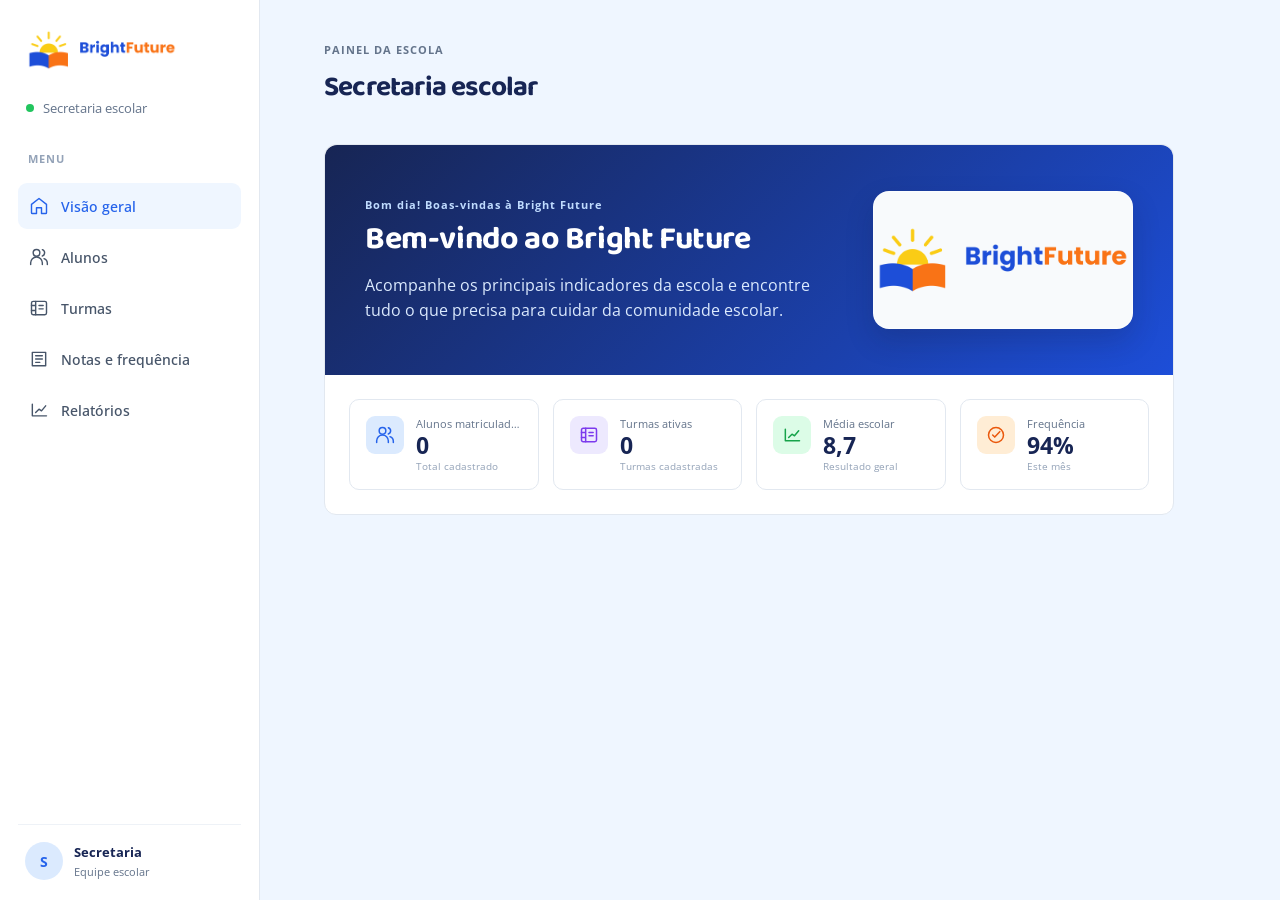
==== index.html @ 4dd02141 "Add files via upload" ====
<!DOCTYPE html>
<html lang="pt-BR">
<head>
    <meta charset="UTF-8">
    <meta name="viewport" content="width=device-width, initial-scale=1.0">
    <meta name="theme-color" content="#172554">
    <title>Bright Future | Secretaria escolar</title>
    <link rel="preconnect" href="https://fonts.googleapis.com">
    <link rel="preconnect" href="https://fonts.gstatic.com" crossorigin>
    <link href="https://fonts.googleapis.com/css2?family=Baloo+2:wght@600;700;800&family=Open+Sans:wght@400;500;600;700&display=swap" rel="stylesheet">
    <link rel="stylesheet" href="style.css">
    <script src="script.js" defer></script>
</head>
<body>
    <div class="app-layout">
        <aside class="sidebar">
            <a class="brand" href="#inicio" aria-label="Bright Future, início">
                <img class="brand-logo" src="assets/logo-5-brightfuture.png" alt="Bright Future">
            </a>

            <div class="school-label">
                <span class="status-dot" aria-hidden="true"></span>
                Secretaria escolar
            </div>

            <nav class="menu" aria-label="Menu principal">
                <p class="menu-heading">MENU</p>
                <a class="menu-item active" href="#inicio" aria-current="page">
                    <svg viewBox="0 0 24 24" aria-hidden="true"><path d="m3 10 9-7 9 7v10a1 1 0 0 1-1 1h-5v-7H9v7H4a1 1 0 0 1-1-1V10Z"></path></svg>
                    <span>Visão geral</span>
                </a>
                <a class="menu-item" href="Alunos/alunos.html">
                    <svg viewBox="0 0 24 24" aria-hidden="true"><circle cx="9" cy="7" r="4"></circle><path d="M2 21v-2a7 7 0 0 1 14 0v2M16 3.2a4 4 0 0 1 0 7.6M18 14a6 6 0 0 1 4 5.7V21"></path></svg>
                    <span>Alunos</span>
                </a>
                <a class="menu-item" href="Turmas/turmas.html">
                    <svg viewBox="0 0 24 24" aria-hidden="true"><rect x="3" y="4" width="18" height="16" rx="2"></rect><path d="M8 4v16M3 9h5M3 15h5M12 9h5M12 13h5"></path></svg>
                    <span>Turmas</span>
                </a>
                <a class="menu-item" href="Notas/notas.html">
                    <svg viewBox="0 0 24 24" aria-hidden="true"><path d="M4 4h16v16H4zM8 8h8M8 12h8M8 16h5"></path></svg>
                    <span>Notas e frequência</span>
                </a>
                <a class="menu-item" href="Relatorios/relatorios.html">
                    <svg viewBox="0 0 24 24" aria-hidden="true"><path d="M4 19V5M4 19h17M8 15l4-4 3 2 5-6"></path></svg>
                    <span>Relatórios</span>
                </a>
            </nav>

            <div class="sidebar-footer">
                <div class="user-avatar" aria-hidden="true">S</div>
                <div class="user-info">
                    <strong>Secretaria</strong>
                    <span>Equipe escolar</span>
                </div>
            </div>
        </aside>

        <main class="main-content">
            <header class="page-header">
                <div>
                    <p class="eyebrow">PAINEL DA ESCOLA</p>
                    <h1>Secretaria escolar</h1>
                </div>
            </header>

            <section class="page-section" id="inicio" aria-labelledby="inicio-title">
                <div class="welcome-panel">
                    <div class="welcome-copy">
                        <p class="eyebrow" id="welcomeGreeting">Boas-vindas!</p>
                        <h2 id="inicio-title">Bem-vindo ao Bright Future</h2>
                        <p>Acompanhe os principais indicadores da escola e encontre tudo o que precisa para cuidar da comunidade escolar.</p>
                    </div>
                    <div class="welcome-logo-wrap" aria-hidden="true">
                        <img class="welcome-logo" src="assets/logo-5-brightfuture.png" alt="">
                    </div>
                </div>

                <div class="dashboard-grid" aria-label="Indicadores da escola">
                    <article class="dashboard-card">
                        <div class="dashboard-card-icon students" aria-hidden="true">
                            <svg viewBox="0 0 24 24"><circle cx="9" cy="7" r="4"></circle><path d="M2 21v-2a7 7 0 0 1 14 0v2M16 3.2a4 4 0 0 1 0 7.6M18 14a6 6 0 0 1 4 5.7V21"></path></svg>
                        </div>
                        <div>
                            <span>Alunos matriculados</span>
                            <strong id="dashboardStudentCount">0</strong>
                            <small>Total cadastrado</small>
                        </div>
                    </article>

                    <article class="dashboard-card">
                        <div class="dashboard-card-icon classes" aria-hidden="true">
                            <svg viewBox="0 0 24 24"><rect x="3" y="4" width="18" height="16" rx="2"></rect><path d="M8 4v16M3 9h5M3 15h5M12 9h5M12 13h5"></path></svg>
                        </div>
                        <div>
                            <span>Turmas ativas</span>
                            <strong id="dashboardClassCount">0</strong>
                            <small>Turmas cadastradas</small>
                        </div>
                    </article>

                    <article class="dashboard-card">
                        <div class="dashboard-card-icon average" aria-hidden="true">
                            <svg viewBox="0 0 24 24"><path d="M4 19V5M4 19h17M8 15l4-4 3 2 5-6"></path></svg>
                        </div>
                        <div>
                            <span>Média escolar</span>
                            <strong>8,7</strong>
                            <small>Resultado geral</small>
                        </div>
                    </article>

                    <article class="dashboard-card">
                        <div class="dashboard-card-icon attendance" aria-hidden="true">
                            <svg viewBox="0 0 24 24"><circle cx="12" cy="12" r="9"></circle><path d="m8 12 2.5 2.5L16.5 8"></path></svg>
                        </div>
                        <div>
                            <span>Frequência</span>
                            <strong>94%</strong>
                            <small>Este mês</small>
                        </div>
                    </article>
                </div>
            </section>

        </main>
    </div>
</body>
</html>
---- style.css ----
:root {
    font-family: "Open Sans", sans-serif;
    font-size: 14px;
    color: #172554;
    background: #EFF6FF;
    font-synthesis: none;
    text-rendering: optimizeLegibility;
    -webkit-font-smoothing: antialiased;
    --navy: #172554;
    --blue: #2563eb;
    --Royal: #1D4ED8;
    --muted: #64748b;
    --line: #e2e8f0;
    --laranja: #F97316;
    --amarelosol: #FACC15;
    --verde: #16A34A;
}

* {
    box-sizing: border-box;
}

body {
    min-width: 320px;
    min-height: 100vh;
    margin: 0;
    scroll-behavior: smooth;
}

a {
    color: inherit;
    text-decoration: none;
}

.app-layout {
    min-height: 100vh;
}

.sidebar {
    position: fixed;
    inset: 0 auto 0 0;
    z-index: 1;
    display: flex;
    width: 260px;
    flex-direction: column;
    padding: 28px 18px 20px;
    background: #fff;
    border-right: 1px solid var(--line);
}

.brand {
    display: flex;
    align-items: center;
    gap: 11px;
    padding: 0 8px;
}

.brand-icon {
    display: grid;
    width: 40px;
    height: 40px;
    place-items: center;
    border-radius: 12px;
    background: var(--blue);
    color: #fff;
    font-size: 23px;
    font-weight: 800;
}

.brand-logo {
    display: block;
    width: 210px;
    max-width: 100%;
    height: 44px;
    object-fit: contain;
    object-position: left center;
}

.brand-name {
    color: var(--navy);
    font-size: 20px;
    font-weight: 750;
    letter-spacing: -0.8px;
}

.brand-name strong {
    color: #f97316;
}

.school-label {
    display: flex;
    align-items: center;
    gap: 9px;
    margin: 27px 8px 34px;
    color: var(--muted);
    font-size: 13px;
}

.status-dot {
    width: 8px;
    height: 8px;
    flex: 0 0 auto;
    border-radius: 50%;
    background: #22c55e;
}

.menu-heading {
    margin: 0 10px 12px;
    color: #94a3b8;
    font-size: 11px;
    font-weight: 700;
    letter-spacing: 1.1px;
}

.menu {
    display: grid;
    gap: 5px;
}

.menu-item {
    display: flex;
    min-height: 46px;
    align-items: center;
    gap: 12px;
    padding: 0 11px;
    border-radius: 9px;
    color: #475569;
    font-size: 14px;
    font-weight: 550;
}

.menu-item:hover,
.menu-item:focus-visible {
    background: #eff6ff;
    color: var(--blue);
}

.menu-item.active {
    background: #eff6ff;
    color: var(--blue);
}

.menu-item:focus-visible {
    outline: 2px solid var(--blue);
    outline-offset: 2px;
}

.menu-item svg {
    width: 20px;
    height: 20px;
    flex: 0 0 auto;
    fill: none;
    stroke: currentColor;
    stroke-linecap: round;
    stroke-linejoin: round;
    stroke-width: 1.7;
}

.sidebar-footer {
    display: flex;
    align-items: center;
    gap: 11px;
    margin-top: auto;
    padding: 17px 7px 0;
    border-top: 1px solid #eef2f7;
}

.user-avatar {
    display: grid;
    width: 38px;
    height: 38px;
    place-items: center;
    border-radius: 50%;
    background: #dbeafe;
    color: var(--blue);
    font-size: 14px;
    font-weight: 700;
}

.user-info {
    display: grid;
    gap: 3px;
    font-size: 13px;
}

.user-info span {
    color: var(--muted);
    font-size: 11px;
}

.main-content {
    min-height: 100vh;
    margin-left: 260px;
    padding: 42px clamp(24px, 5vw, 72px);
}

.page-header {
    display: flex;
    align-items: center;
    justify-content: space-between;
    gap: 20px;
    margin-bottom: 34px;
}

.eyebrow {
    margin: 0 0 8px;
    color: var(--muted);
    font-size: 11px;
    font-weight: 700;
    letter-spacing: 1px;
}

h1,
h2,
h3 {
    font-family: "Baloo 2", "Open Sans", sans-serif;
}

h1,
h2,
p {
    margin-top: 0;
}

h1 {
    margin-bottom: 0;
    font-size: 28px;
    letter-spacing: -0.8px;
}

.demo-badge {
    display: inline-flex;
    align-items: center;
    gap: 8px;
    padding: 9px 12px;
    border: 1px solid var(--line);
    border-radius: 999px;
    background: #fff;
    color: #475569;
    font-size: 12px;
}

.demo-badge .status-dot {
    width: 7px;
    height: 7px;
}

.bemvindo-card {
    display: flex;
    align-items: flex-start;
    gap: 20px;
    max-width: 850px;
    padding: 30px;
    border: 1px solid #dbeafe;
    border-radius: 16px;
    background: linear-gradient(120deg, #fff 25%, #eff6ff 100%);
    box-shadow: 0 10px 30px rgb(23 37 84 / 5%);
}

.welcome-mark {
    display: grid;
    width: 44px;
    height: 44px;
    flex: 0 0 auto;
    place-items: center;
    border-radius: 13px;
    background: #dbeafe;
    color: var(--blue);
    font-size: 23px;
}

.bemvindo-card .eyebrow {
    color: var(--blue);
}

h2 {
    margin-bottom: 8px;
    font-size: 21px;
    letter-spacing: -0.4px;
}

.welcome-panel {
    position: relative;
    overflow: hidden;
    display: flex;
    min-height: 230px;
    align-items: center;
    justify-content: space-between;
    gap: 24px;
    margin: -24px -24px 24px;
    padding: 42px 40px;
    border-radius: 12px 12px 0 0;
    background: linear-gradient(135deg, #172554 0%, #1d4ed8 100%);
    color: #fff;
}

.welcome-copy {
    position: relative;
    z-index: 1;
    max-width: 540px;
}

.welcome-copy .eyebrow {
    color: #bfdbfe;
}

.welcome-copy h2 {
    margin-bottom: 8px;
    font-size: 32px;
}

.welcome-copy p:last-child {
    max-width: 520px;
    color: #dbeafe;
    font-size: 16px;
}

.welcome-logo-wrap {
    display: grid;
    width: 280px;
    height: 138px;
    flex: 0 1 280px;
    place-items: center;
    overflow: hidden;
    border: 1px solid rgb(255 255 255 / 45%);
    border-radius: 16px;
    background: #f8fafc;
    box-shadow: 0 12px 28px rgb(15 23 42 / 18%);
}

.welcome-logo {
    width: 100%;
    height: 100%;
    object-fit: contain;
}

.dashboard-grid {
    display: grid;
    grid-template-columns: repeat(4, minmax(0, 1fr));
    gap: 14px;
}

.dashboard-card {
    display: flex;
    min-width: 0;
    align-items: flex-start;
    gap: 12px;
    padding: 16px;
    border: 1px solid var(--line);
    border-radius: 10px;
    background: #fff;
}

.dashboard-card-icon {
    display: grid;
    width: 38px;
    height: 38px;
    flex: 0 0 auto;
    place-items: center;
    border-radius: 9px;
}

.dashboard-card-icon svg {
    width: 20px;
    height: 20px;
    fill: none;
    stroke: currentColor;
    stroke-linecap: round;
    stroke-linejoin: round;
    stroke-width: 1.8;
}

.dashboard-card-icon.students {
    background: #dbeafe;
    color: #2563eb;
}

.dashboard-card-icon.classes {
    background: #ede9fe;
    color: #7c3aed;
}

.dashboard-card-icon.average {
    background: #dcfce7;
    color: #16a34a;
}

.dashboard-card-icon.attendance {
    background: #ffedd5;
    color: #ea580c;
}

.dashboard-card div:last-child {
    display: grid;
    min-width: 0;
}

.dashboard-card span {
    overflow: hidden;
    color: var(--muted);
    font-size: 11px;
    text-overflow: ellipsis;
    white-space: nowrap;
}

.dashboard-card strong {
    margin: 2px 0 1px;
    color: var(--navy);
    font-size: 23px;
    line-height: 1.1;
}

.dashboard-card small {
    color: #94a3b8;
    font-size: 10px;
}

.page-section {
    max-width: 850px;
    margin-bottom: 18px;
    padding: 24px;
    scroll-margin-top: 24px;
    border: 1px solid var(--line);
    border-radius: 12px;
    background: #fff;
}

.page-section p {
    margin-bottom: 0;
    color: var(--muted);
    line-height: 1.6;
}

@media (max-width: 720px) {
    .sidebar {
        position: static;
        width: 100%;
        min-height: auto;
        padding: 16px;
        border-right: 0;
        border-bottom: 1px solid var(--line);
    }

    .school-label {
        margin: 16px 8px 20px;
    }

    .menu {
        grid-template-columns: repeat(2, minmax(0, 1fr));
    }

    .menu-heading {
        grid-column: 1 / -1;
    }

    .menu-item {
        gap: 8px;
        padding: 0 8px;
        font-size: 12px;
    }

    .menu-item svg {
        width: 18px;
        height: 18px;
    }

    .sidebar-footer {
        display: none;
    }

    .main-content {
        min-height: auto;
        margin-left: 0;
        padding: 28px 18px;
    }

    .page-header {
        align-items: flex-start;
        flex-direction: column;
        margin-bottom: 24px;
    }

    .page-section {
        padding: 20px;
    }

    .welcome-panel {
        margin: -20px -20px 20px;
        padding: 24px 20px;
    }

    .welcome-logo-wrap {
        width: 220px;
        max-width: 48%;
        height: 120px;
    }

    .dashboard-grid {
        grid-template-columns: repeat(2, minmax(0, 1fr));
    }

    h2 {
        font-size: 18px;
    }
}

@media (max-width: 420px) {
    .welcome-panel {
        align-items: flex-start;
    }

    .welcome-logo-wrap {
        display: none;
    }

    .dashboard-grid {
        grid-template-columns: 1fr;
    }
}
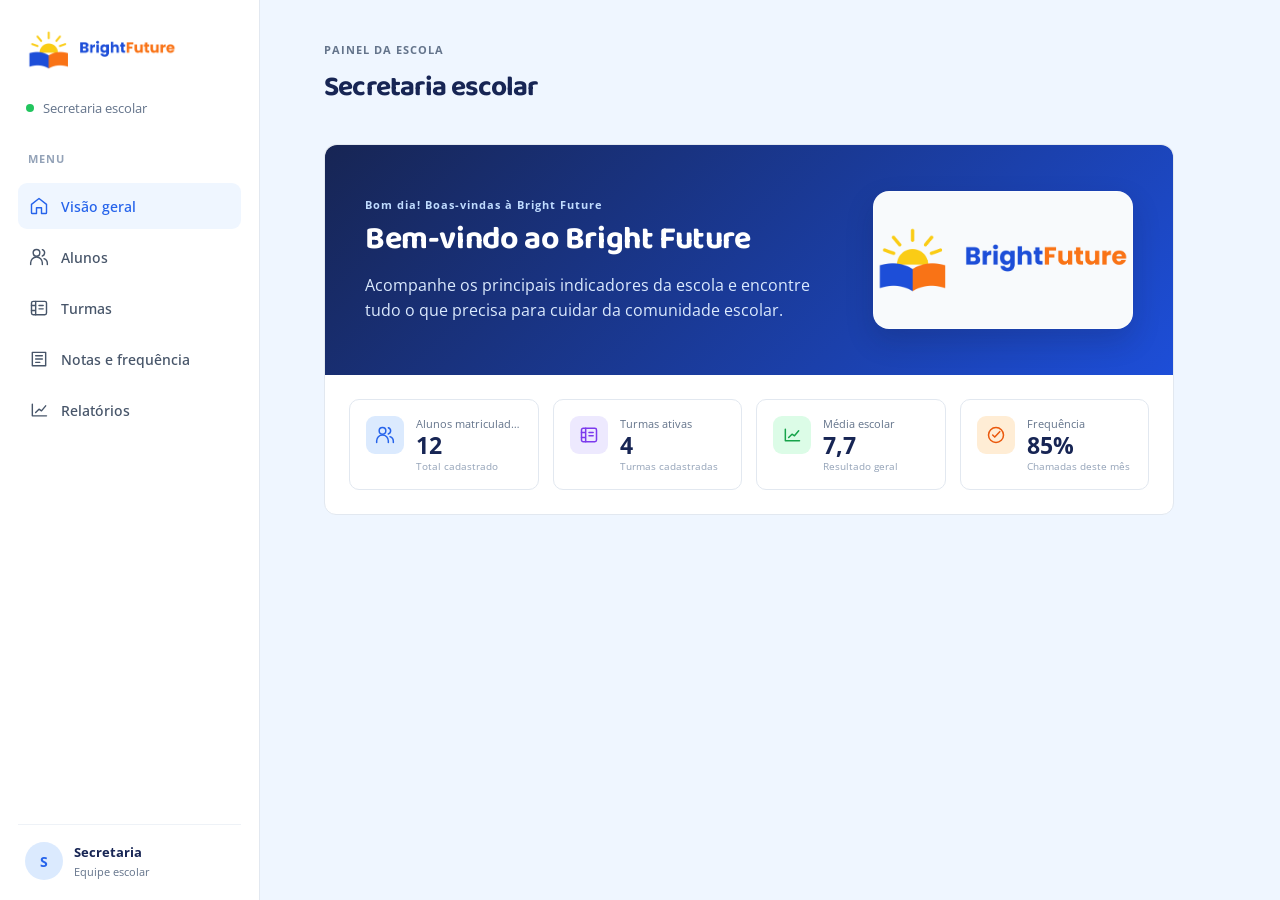
==== commit eccb993e: "Add files via upload quase" ====
--- a/index.html
+++ b/index.html
@@ -1,129 +1,130 @@
-<!DOCTYPE html>
-<html lang="pt-BR">
-<head>
-    <meta charset="UTF-8">
-    <meta name="viewport" content="width=device-width, initial-scale=1.0">
-    <meta name="theme-color" content="#172554">
-    <title>Bright Future | Secretaria escolar</title>
-    <link rel="preconnect" href="https://fonts.googleapis.com">
-    <link rel="preconnect" href="https://fonts.gstatic.com" crossorigin>
-    <link href="https://fonts.googleapis.com/css2?family=Baloo+2:wght@600;700;800&family=Open+Sans:wght@400;500;600;700&display=swap" rel="stylesheet">
-    <link rel="stylesheet" href="style.css">
-    <script src="script.js" defer></script>
-</head>
-<body>
-    <div class="app-layout">
-        <aside class="sidebar">
-            <a class="brand" href="#inicio" aria-label="Bright Future, início">
-                <img class="brand-logo" src="assets/logo-5-brightfuture.png" alt="Bright Future">
-            </a>
-
-            <div class="school-label">
-                <span class="status-dot" aria-hidden="true"></span>
-                Secretaria escolar
-            </div>
-
-            <nav class="menu" aria-label="Menu principal">
-                <p class="menu-heading">MENU</p>
-                <a class="menu-item active" href="#inicio" aria-current="page">
-                    <svg viewBox="0 0 24 24" aria-hidden="true"><path d="m3 10 9-7 9 7v10a1 1 0 0 1-1 1h-5v-7H9v7H4a1 1 0 0 1-1-1V10Z"></path></svg>
-                    <span>Visão geral</span>
-                </a>
-                <a class="menu-item" href="Alunos/alunos.html">
-                    <svg viewBox="0 0 24 24" aria-hidden="true"><circle cx="9" cy="7" r="4"></circle><path d="M2 21v-2a7 7 0 0 1 14 0v2M16 3.2a4 4 0 0 1 0 7.6M18 14a6 6 0 0 1 4 5.7V21"></path></svg>
-                    <span>Alunos</span>
-                </a>
-                <a class="menu-item" href="Turmas/turmas.html">
-                    <svg viewBox="0 0 24 24" aria-hidden="true"><rect x="3" y="4" width="18" height="16" rx="2"></rect><path d="M8 4v16M3 9h5M3 15h5M12 9h5M12 13h5"></path></svg>
-                    <span>Turmas</span>
-                </a>
-                <a class="menu-item" href="Notas/notas.html">
-                    <svg viewBox="0 0 24 24" aria-hidden="true"><path d="M4 4h16v16H4zM8 8h8M8 12h8M8 16h5"></path></svg>
-                    <span>Notas e frequência</span>
-                </a>
-                <a class="menu-item" href="Relatorios/relatorios.html">
-                    <svg viewBox="0 0 24 24" aria-hidden="true"><path d="M4 19V5M4 19h17M8 15l4-4 3 2 5-6"></path></svg>
-                    <span>Relatórios</span>
-                </a>
-            </nav>
-
-            <div class="sidebar-footer">
-                <div class="user-avatar" aria-hidden="true">S</div>
-                <div class="user-info">
-                    <strong>Secretaria</strong>
-                    <span>Equipe escolar</span>
-                </div>
-            </div>
-        </aside>
-
-        <main class="main-content">
-            <header class="page-header">
-                <div>
-                    <p class="eyebrow">PAINEL DA ESCOLA</p>
-                    <h1>Secretaria escolar</h1>
-                </div>
-            </header>
-
-            <section class="page-section" id="inicio" aria-labelledby="inicio-title">
-                <div class="welcome-panel">
-                    <div class="welcome-copy">
-                        <p class="eyebrow" id="welcomeGreeting">Boas-vindas!</p>
-                        <h2 id="inicio-title">Bem-vindo ao Bright Future</h2>
-                        <p>Acompanhe os principais indicadores da escola e encontre tudo o que precisa para cuidar da comunidade escolar.</p>
-                    </div>
-                    <div class="welcome-logo-wrap" aria-hidden="true">
-                        <img class="welcome-logo" src="assets/logo-5-brightfuture.png" alt="">
-                    </div>
-                </div>
-
-                <div class="dashboard-grid" aria-label="Indicadores da escola">
-                    <article class="dashboard-card">
-                        <div class="dashboard-card-icon students" aria-hidden="true">
-                            <svg viewBox="0 0 24 24"><circle cx="9" cy="7" r="4"></circle><path d="M2 21v-2a7 7 0 0 1 14 0v2M16 3.2a4 4 0 0 1 0 7.6M18 14a6 6 0 0 1 4 5.7V21"></path></svg>
-                        </div>
-                        <div>
-                            <span>Alunos matriculados</span>
-                            <strong id="dashboardStudentCount">0</strong>
-                            <small>Total cadastrado</small>
-                        </div>
-                    </article>
-
-                    <article class="dashboard-card">
-                        <div class="dashboard-card-icon classes" aria-hidden="true">
-                            <svg viewBox="0 0 24 24"><rect x="3" y="4" width="18" height="16" rx="2"></rect><path d="M8 4v16M3 9h5M3 15h5M12 9h5M12 13h5"></path></svg>
-                        </div>
-                        <div>
-                            <span>Turmas ativas</span>
-                            <strong id="dashboardClassCount">0</strong>
-                            <small>Turmas cadastradas</small>
-                        </div>
-                    </article>
-
-                    <article class="dashboard-card">
-                        <div class="dashboard-card-icon average" aria-hidden="true">
-                            <svg viewBox="0 0 24 24"><path d="M4 19V5M4 19h17M8 15l4-4 3 2 5-6"></path></svg>
-                        </div>
-                        <div>
-                            <span>Média escolar</span>
-                            <strong>8,7</strong>
-                            <small>Resultado geral</small>
-                        </div>
-                    </article>
-
-                    <article class="dashboard-card">
-                        <div class="dashboard-card-icon attendance" aria-hidden="true">
-                            <svg viewBox="0 0 24 24"><circle cx="12" cy="12" r="9"></circle><path d="m8 12 2.5 2.5L16.5 8"></path></svg>
-                        </div>
-                        <div>
-                            <span>Frequência</span>
-                            <strong>94%</strong>
-                            <small>Este mês</small>
-                        </div>
-                    </article>
-                </div>
-            </section>
-
-        </main>
-    </div>
-</body>
-</html>
+<!DOCTYPE html>
+<html lang="pt-BR">
+<head>
+    <meta charset="UTF-8">
+    <meta name="viewport" content="width=device-width, initial-scale=1.0">
+    <meta name="theme-color" content="#172554">
+    <title>Bright Future | Secretaria escolar</title>
+    <link rel="preconnect" href="https://fonts.googleapis.com">
+    <link rel="preconnect" href="https://fonts.gstatic.com" crossorigin>
+    <link href="https://fonts.googleapis.com/css2?family=Baloo+2:wght@600;700;800&family=Open+Sans:wght@400;500;600;700&display=swap" rel="stylesheet">
+    <link rel="stylesheet" href="style.css">
+    <script src="dados-iniciais.js" defer></script>
+    <script src="script.js" defer></script>
+</head>
+<body>
+    <div class="app-layout">
+        <aside class="sidebar">
+            <a class="brand" href="#inicio" aria-label="Bright Future, início">
+                <img class="brand-logo" src="assets/logo-5-brightfuture.png" alt="Bright Future">
+            </a>
+
+            <div class="school-label">
+                <span class="status-dot" aria-hidden="true"></span>
+                Secretaria escolar
+            </div>
+
+            <nav class="menu" aria-label="Menu principal">
+                <p class="menu-heading">MENU</p>
+                <a class="menu-item active" href="#inicio" aria-current="page">
+                    <svg viewBox="0 0 24 24" aria-hidden="true"><path d="m3 10 9-7 9 7v10a1 1 0 0 1-1 1h-5v-7H9v7H4a1 1 0 0 1-1-1V10Z"></path></svg>
+                    <span>Visão geral</span>
+                </a>
+                <a class="menu-item" href="Alunos/alunos.html">
+                    <svg viewBox="0 0 24 24" aria-hidden="true"><circle cx="9" cy="7" r="4"></circle><path d="M2 21v-2a7 7 0 0 1 14 0v2M16 3.2a4 4 0 0 1 0 7.6M18 14a6 6 0 0 1 4 5.7V21"></path></svg>
+                    <span>Alunos</span>
+                </a>
+                <a class="menu-item" href="Turmas/turmas.html">
+                    <svg viewBox="0 0 24 24" aria-hidden="true"><rect x="3" y="4" width="18" height="16" rx="2"></rect><path d="M8 4v16M3 9h5M3 15h5M12 9h5M12 13h5"></path></svg>
+                    <span>Turmas</span>
+                </a>
+                <a class="menu-item" href="Notas/notas.html">
+                    <svg viewBox="0 0 24 24" aria-hidden="true"><path d="M4 4h16v16H4zM8 8h8M8 12h8M8 16h5"></path></svg>
+                    <span>Notas e frequência</span>
+                </a>
+                <a class="menu-item" href="Relatorios/relatorios.html">
+                    <svg viewBox="0 0 24 24" aria-hidden="true"><path d="M4 19V5M4 19h17M8 15l4-4 3 2 5-6"></path></svg>
+                    <span>Relatórios</span>
+                </a>
+            </nav>
+
+            <div class="sidebar-footer">
+                <div class="user-avatar" aria-hidden="true">S</div>
+                <div class="user-info">
+                    <strong>Secretaria</strong>
+                    <span>Equipe escolar</span>
+                </div>
+            </div>
+        </aside>
+
+        <main class="main-content">
+            <header class="page-header">
+                <div>
+                    <p class="eyebrow">PAINEL DA ESCOLA</p>
+                    <h1>Secretaria escolar</h1>
+                </div>
+            </header>
+
+            <section class="page-section" id="inicio" aria-labelledby="inicio-title">
+                <div class="welcome-panel">
+                    <div class="welcome-copy">
+                        <p class="eyebrow" id="welcomeGreeting">Boas-vindas!</p>
+                        <h2 id="inicio-title">Bem-vindo ao Bright Future</h2>
+                        <p>Acompanhe os principais indicadores da escola e encontre tudo o que precisa para cuidar da comunidade escolar.</p>
+                    </div>
+                    <div class="welcome-logo-wrap" aria-hidden="true">
+                        <img class="welcome-logo" src="assets/logo-5-brightfuture.png" alt="">
+                    </div>
+                </div>
+
+                <div class="dashboard-grid" aria-label="Indicadores da escola">
+                    <article class="dashboard-card">
+                        <div class="dashboard-card-icon students" aria-hidden="true">
+                            <svg viewBox="0 0 24 24"><circle cx="9" cy="7" r="4"></circle><path d="M2 21v-2a7 7 0 0 1 14 0v2M16 3.2a4 4 0 0 1 0 7.6M18 14a6 6 0 0 1 4 5.7V21"></path></svg>
+                        </div>
+                        <div>
+                            <span>Alunos matriculados</span>
+                            <strong id="dashboardStudentCount">0</strong>
+                            <small>Total cadastrado</small>
+                        </div>
+                    </article>
+
+                    <article class="dashboard-card">
+                        <div class="dashboard-card-icon classes" aria-hidden="true">
+                            <svg viewBox="0 0 24 24"><rect x="3" y="4" width="18" height="16" rx="2"></rect><path d="M8 4v16M3 9h5M3 15h5M12 9h5M12 13h5"></path></svg>
+                        </div>
+                        <div>
+                            <span>Turmas ativas</span>
+                            <strong id="dashboardClassCount">0</strong>
+                            <small>Turmas cadastradas</small>
+                        </div>
+                    </article>
+
+                    <article class="dashboard-card">
+                        <div class="dashboard-card-icon average" aria-hidden="true">
+                            <svg viewBox="0 0 24 24"><path d="M4 19V5M4 19h17M8 15l4-4 3 2 5-6"></path></svg>
+                        </div>
+                        <div>
+                            <span>Média escolar</span>
+                            <strong id="dashboardAverage">—</strong>
+                            <small>Resultado geral</small>
+                        </div>
+                    </article>
+
+                    <article class="dashboard-card">
+                        <div class="dashboard-card-icon attendance" aria-hidden="true">
+                            <svg viewBox="0 0 24 24"><circle cx="12" cy="12" r="9"></circle><path d="m8 12 2.5 2.5L16.5 8"></path></svg>
+                        </div>
+                        <div>
+                            <span>Frequência</span>
+                            <strong id="dashboardAttendance">—</strong>
+                            <small>Chamadas deste mês</small>
+                        </div>
+                    </article>
+                </div>
+            </section>
+
+        </main>
+    </div>
+</body>
+</html>
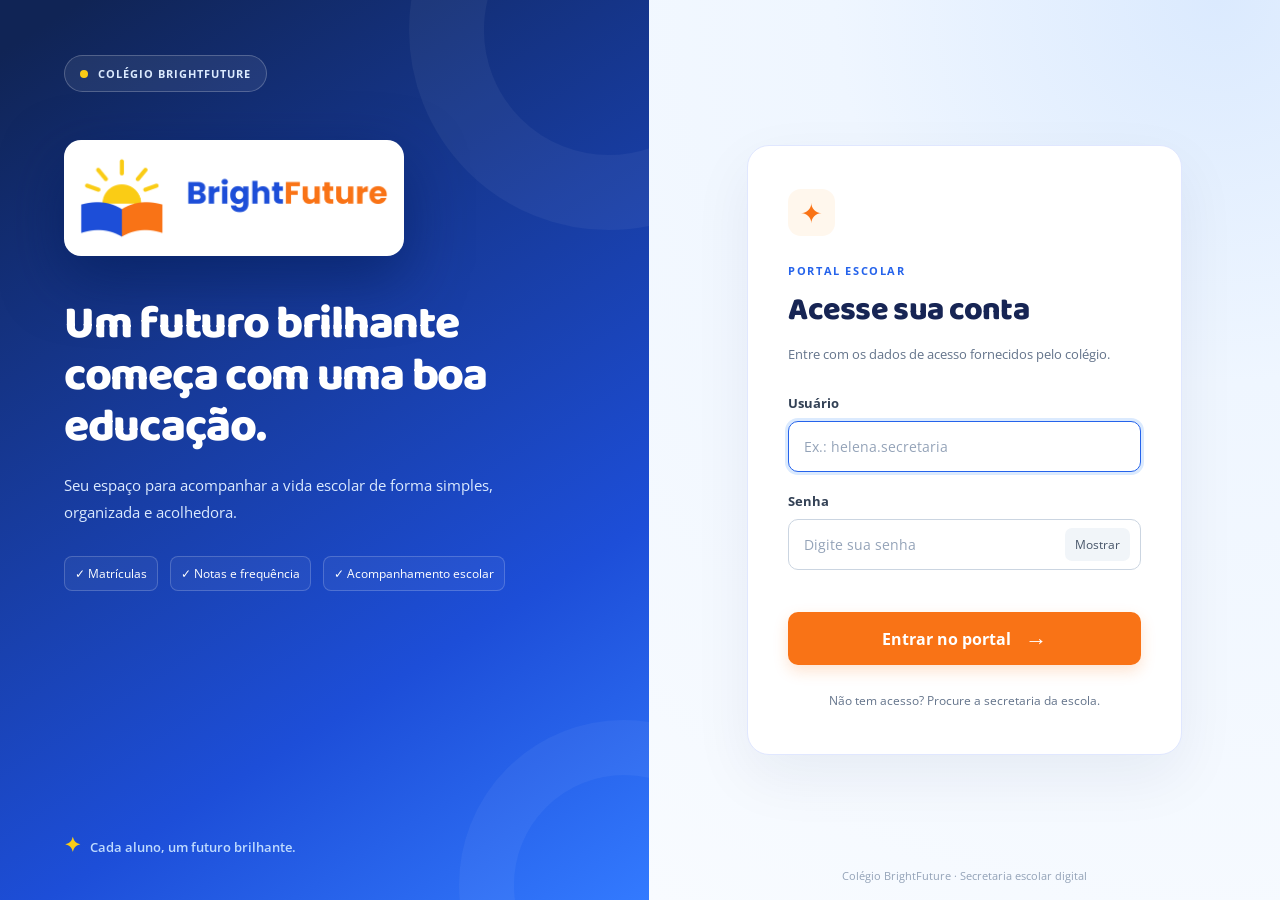
==== commit 54ba9e2a: "Add files via upload login patch v1" ====
--- a/index.html
+++ b/index.html
@@ -9,6 +9,9 @@
     <link rel="preconnect" href="https://fonts.gstatic.com" crossorigin>
     <link href="https://fonts.googleapis.com/css2?family=Baloo+2:wght@600;700;800&family=Open+Sans:wght@400;500;600;700&display=swap" rel="stylesheet">
     <link rel="stylesheet" href="style.css">
+    <link rel="stylesheet" href="acesso.css">
+    <script src="autenticacao.js"></script>
+    <script src="app-ui.js" defer></script>
     <script src="dados-iniciais.js" defer></script>
     <script src="script.js" defer></script>
 </head>
--- a/acesso.css
+++ b/acesso.css
@@ -0,0 +1,16 @@
+/* Elementos extras de perfil sem alterar o tema original */
+[hidden] { display: none !important; }
+.logout-button { margin-left: auto; padding: 8px 10px; border: 1px solid #dbeafe; border-radius: 9px; background: #eff6ff; color: #1d4ed8; font: 600 12px "Open Sans", sans-serif; cursor: pointer; }
+.logout-button:hover { background: #dbeafe; }
+.user-info { min-width: 0; }
+.user-info strong { max-width: 120px; white-space: nowrap; overflow: hidden; text-overflow: ellipsis; }
+.user-avatar { flex: 0 0 38px; }
+.role-note { background: #eff6ff; border: 1px solid #dbeafe; color: #1e40af !important; padding: 12px 15px; border-radius: 10px; margin: 10px 0 18px !important; }
+.portal-link { display: inline-flex; align-items: center; margin-top: 18px; padding: 12px 17px; border-radius: 9px; background: #f97316; color: white; font-weight: 700; }
+.portal-link:hover { background: #ea580c; }
+@media (max-width: 720px) {
+ .sidebar-footer { display: flex !important; padding-top: 12px; margin-top: 12px; }
+ .user-info strong { max-width: 160px; }
+ .menu-item[hidden] { display: none !important; }
+}
+@media print { .logout-button { display:none; } }
